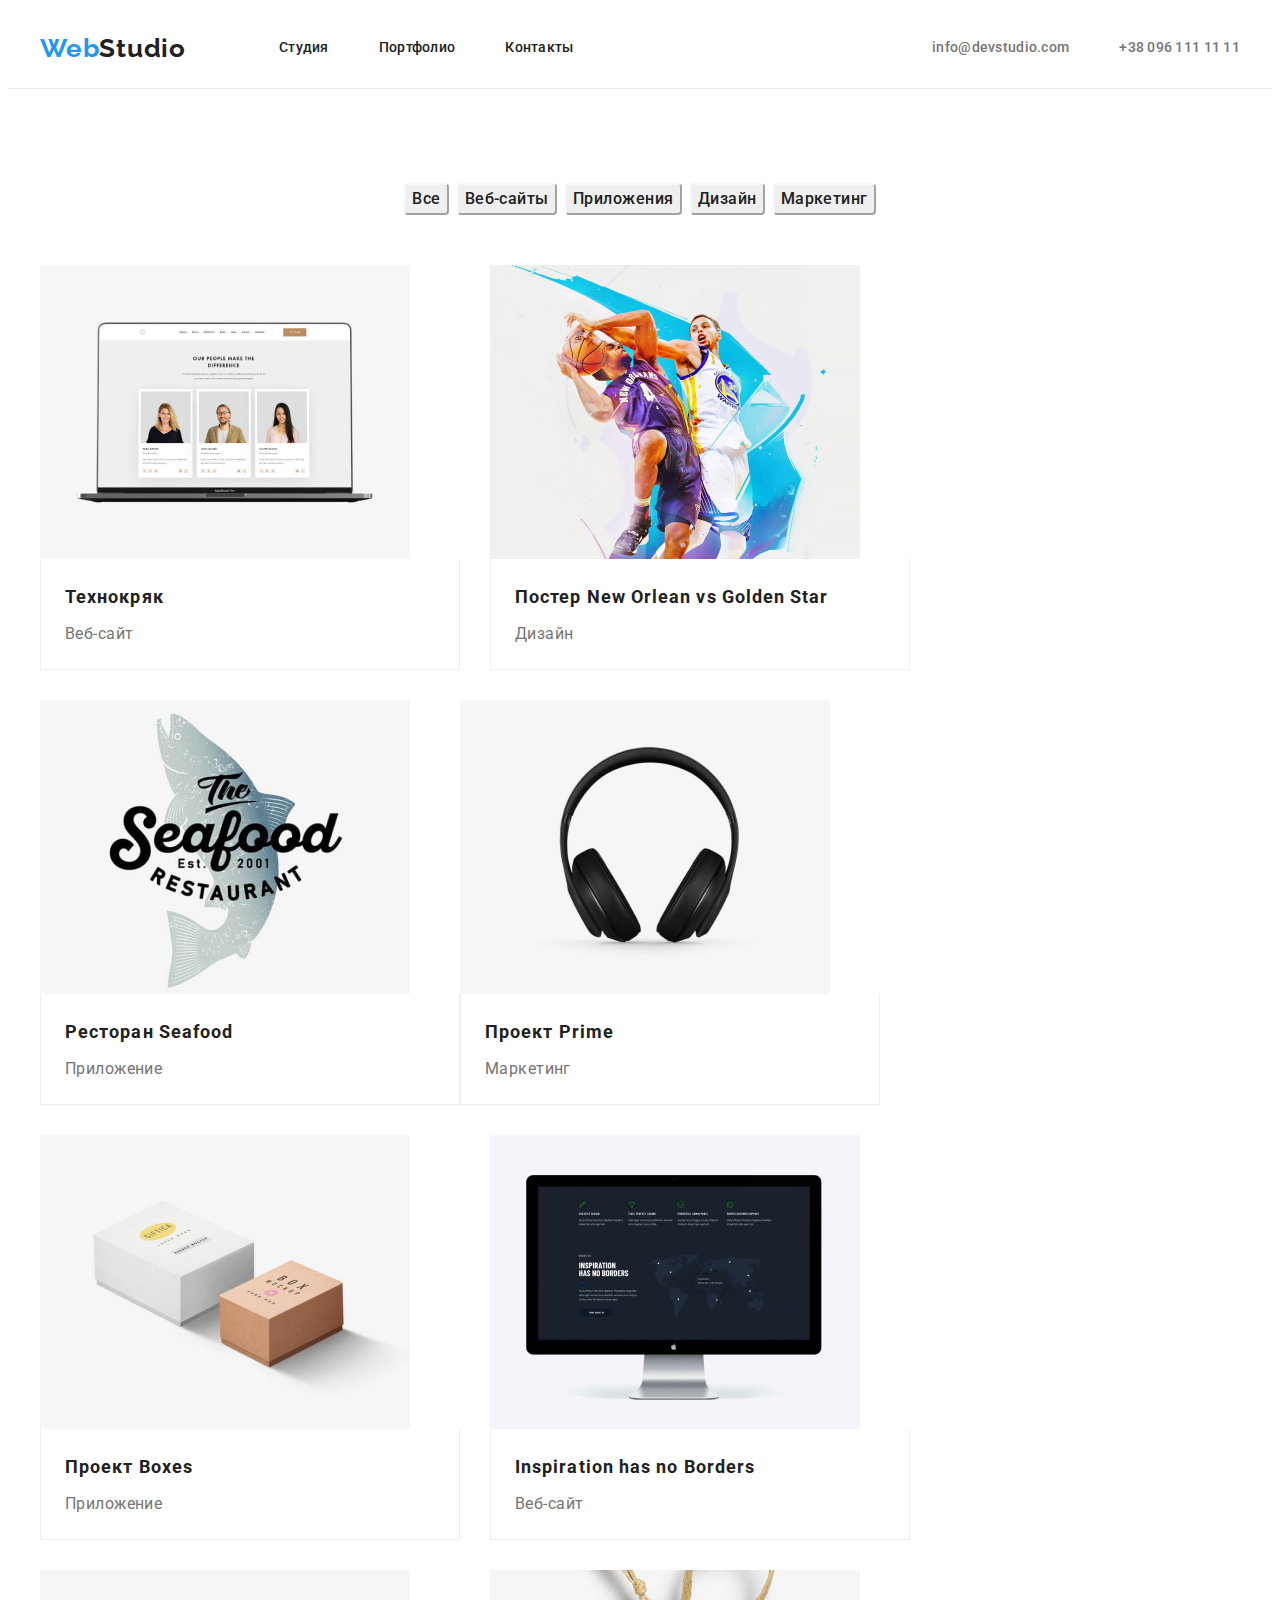
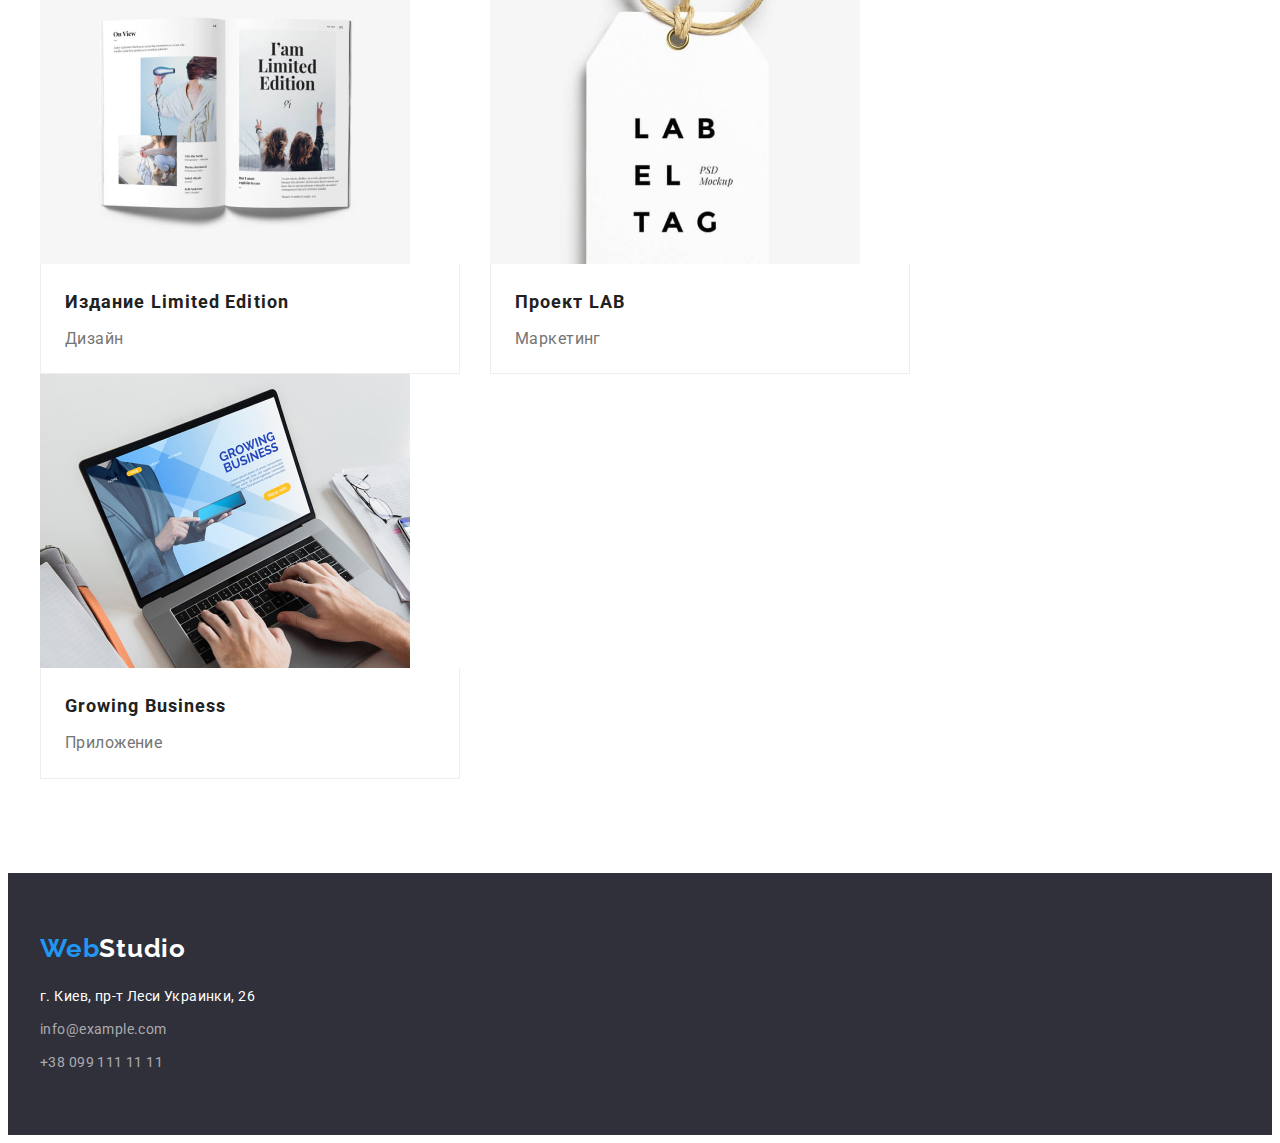
==== portfolio.html @ 98be9d26 "Initial commit" ====
<!DOCTYPE html>
<html lang="ru">
<head>
    <meta charset="UTF-8">
    <meta name="description" content="Web Developer">
    <title>Portfolio(WebStudio)</title>
    

     <!--основные шрифты-->
    <link rel="preconnect" href="https://fonts.googleapis.com">
    <link rel="preconnect" href="https://fonts.gstatic.com" crossorigin>
    <link href="https://fonts.googleapis.com/css2?family=Quintessential&family=Raleway:wght@700&family=Roboto:wght@400;500;700;900&display=swap" 
          rel="stylesheet">

     <!--нормализатор стилей-->
    <link rel="stylesheet" href="https://cdnjs.cloudflare.com/ajax/libs/modern-normalize/1.1.0/modern-normalize.min.css"
            integrity="sha512-wpPYUAdjBVSE4KJnH1VR1HeZfpl1ub8YT/NKx4PuQ5NmX2tKuGu6U/JRp5y+Y8XG2tV+wKQpNHVUX03MfMFn9Q=="
            crossorigin="anonymous" referrerpolicy="no-referrer" />

     <!--основные стили-->
    <link rel="stylesheet" href="./css/styles.css">

</head>
<body class="body">

    <!--шапка портфолио-->
    <header class="header">
     <div class="container header-container">
      <nav class="nav main-nav">
            <a class="header-logo link" href="./index.html">
                Web<span class="header-logo-accent">Studio</span>
            </a>

            <ul class="nav-list">
                <li class="nav-item">
                    <a class="nav-link link" href="./index.html">Студия</a>
                </li>
                <li class="nav-item">
                    <a class="nav-link link" href="./portfolio.html">Портфолио</a>
                </li>
                <li class="nav-item">
                    <a class="nav-link link" href="#contacts">Контакты</a>
                </li>
            </ul>
      </nav>
        <ul class="contact-list">
            <li class="contact-item">
                <a class="сontact-link link" href="mailto:info@devstudio.com">
                    info@devstudio.com
                </a>
            </li>
            <li class="contact-item">
                <a class="сontact-link link" href="tel:+380961111111">
                    +38 096 111 11 11
                </a>
            </li>
        </ul>
     </div>
    </header>

    <!--уникальный контент работ-->
    <main>
        <section class="work section">
          <div class="container">

            <!--скрытый заголовок работ-->
            <h1 class="visually-hidden">Наши работы</h1>


            <!--кнопки-фильтр работ-->
              <ul class="work-list">
                  <li class="work-item-btn list">
                    <button class="work-btn pointer" type="button">Все</button>
                  </li>
                  <li class="work-item-btn list">
                    <button class="work-btn pointer" type="button">Веб-сайты</button>
                  </li>
                  <li class="work-item-btn list">
                    <button class="work-btn pointer" type="button">Приложения</button>
                  </li>
                  <li class="work-item-btn list">
                    <button class="work-btn pointer" type="button">Дизайн</button>
                  </li>
                  <li class="work-item-btn list">
                    <button class="work-btn pointer" type="button">Маркетинг</button>
                  </li>
              </ul>
  
              <ul class="work-list-pic">
                <li class="work-item-pic list">
                    <img class="work-img" src="./images/catalog/ctl-img-1.jpg" alt="Ноутбук" width="370" />
                  <div class="work-text-wrapper">
                    <h2 class="work-title">Технокряк</h2>
                    <p class="work-descr">Веб-сайт</p>
                  </div>
                </li>
                <li class="work-item-pic list">
                    <img class="work-img" src="./images/catalog/ctl-img-2.jpg" alt="Баскетбол" width="370" />
                  <div class="work-text-wrapper">
                    <h2 class="work-title">Постер New Orlean vs Golden Star</h2>
                    <p class="work-descr">Дизайн</p>
                  </div>
                </li>
                <li class="work-item-pic list"> 
                    <img class="work-img" src="./images/catalog/ctl-img-3.jpg" alt="Логотип с рыбой" width="370" />
                  <div class="work-text-wrapper">
                    <h2 class="work-title">Ресторан Seafood</h2>
                    <p class="work-descr">Приложение</p>
                  </div>
                </li>
                <li class="work-item-pic list">
                    <img class="work-img" src="./images/catalog/ctl-img-4.jpg" alt="Наушники" width="370" />
                  <div class="work-text-wrapper">
                    <h2 class="work-title">Проект Prime</h2>
                    <p class="work-descr">Маркетинг</p>
                  </div>
                </li>
                <li class="work-item-pic list">
                    <img class="work-img" src="./images/catalog/ctl-img-5.jpg" alt="Коробки" width="370" />
                  <div class="work-text-wrapper">
                    <h2 class="work-title">Проект Boxes</h2>
                    <p class="work-descr">Приложение</p>
                  </div>
                </li>
                <li class="work-item-pic list">
                    <img class="work-img" src="./images/catalog/ctl-img-6.jpg" alt="Монитор" width="370" />
                  <div class="work-text-wrapper">
                    <h2 class="work-title" lang="en">Inspiration has no Borders</h2>
                    <p class="work-descr">Веб-сайт</p>
                  </div>
                </li>
                <li class="work-item-pic list">
                    <img class="work-img" src="./images/catalog/ctl-img-7.jpg" alt="Журнал" width="370" />
                  <div class="work-text-wrapper">
                    <h2 class="work-title">Издание Limited Edition</h2>
                    <p class="work-descr">Дизайн</p>
                  </div>
                </li>
                <li class="work-item-pic list">
                    <img class="work-img" src="./images/catalog/ctl-img-8.jpg" alt="Этикетка" width="370" />
                  <div class="work-text-wrapper">
                    <h2 class="work-title">Проект LAB</h2>
                    <p class="work-descr">Маркетинг</p>
                  </div>
                </li>
                <li class="work-item-pic list">
                    <img class="work-img" src="./images/catalog/ctl-img-9.jpg" alt="Работа в ноутбуке" width="370" />
                  <div class="work-text-wrapper">
                    <h2 class="work-title" lang="en">Growing Business</h2>
                    <p class="work-descr">Приложение</p>
                  </div>
                </li> 
           </ul>
        </div>
        </section>
    </main>

    <!--футер портфолио-->
    <footer class="footer">
      <div class="container">

    <div class="container-logo">
        <a class="footer-logo link" href="./index.html">
            Web<span class="footer-logo-accent">Studio</span>
        </a>
    </div>

        <address class="address" id="contacts">
            <ul class="address-list">
                <li class="address-item">
                    <a class="address-link link" href="https://www.google.com/maps/@50.427001,30.5351555,16.5z"
                        target="blank" rel="noopener noreferrer">
                        г. Киев, пр-т Леси Украинки, 26
                    </a>
                </li>
                <li class="address-item">
                    <a class="address-link-contact link" href="mailto:info@example.com">info@example.com</a>
                </li>
                <li class="address-item">
                    <a class="address-link-contact link" href="tel:+380991111111">+38 099 111 11 11</a>
                </li>
            </ul>
        </address>
      </div>
    </footer>

</body>
</html>
---- css/styles.css ----
:root {
  /*основные шрифты*/
  --main-font: 'Roboto', sans-serif;
  --logo-font: 'Raleway', sans-serif;

  /*светлая тема текста*/
  --accent-txt-cl: #ffffff;
  --primary-txt-cl: #757575;
  --footer-txt-cl: rgba(255, 255, 255, 0.6);

  /*темная тема текста*/
  --title-txt-cl: #212121;
  --secondary-txt-cl: #2196f3;

  /*темная тема фона*/
  --main-bg-cl: #2f303a;
  --section-bg-cl: #f5f4fa;

  /*цвет border*/
  --top-border-cl: #ececec;
  --border-cl: #eeeeee;
}

/*доп шрифт*/
/*font-family: 'Quintessential', cursive;*/

.body {
  font-family: var(--main-font);
  font-size: 14px;
  line-height: 1.71;
  letter-spacing: 0.03em;
  background-color: var(--accent-txt-cl);

  color: var(--primary-txt-cl);
}

h1,
h2,
h3,
h4,
p {
  margin-top: 0;
  margin-bottom: 0;
}

h1:last-child,
h2:last-child,
h3:last-child,
h4:last-child,
p {
  margin-bottom: 0;
}

/*сброс списков*/
ul {
  padding-left: 0;
  margin-top: 0;
  margin-bottom: 0;
  list-style: none;
}
img {
  display: block;
  height: auto;
  max-width: 100%;
}
.link {
  text-decoration: none;
}
.section {
  padding: 94px 0px;
}

.container {
  width: 1200px;
  padding-left: 15px;
  padding-right: 15px;
  margin-left: auto;
  margin-right: auto;
}
.header {
  border-bottom: 1px solid var(--top-border-cl);
}
.header-container {
  display: flex;
}

/*текст кнопка главная*/
.hero-btn {
  padding: 8px 30px;

  font-family: var(--main-font);
  font-weight: 700;
  font-size: 16px;
  line-height: 1.9;

  border-radius: 4px;
  display: flex;
  align-items: center;
  text-align: center;
  letter-spacing: 0.06em;

  color: var(--accent-txt-cl);
}
/*лого хедр*/
.header-logo {
  margin-right: 93px;

  font-family: var(--logo-font);
  font-weight: 700;
  font-size: 26px;
  line-height: 1.19;

  letter-spacing: 0.03em;

  color: var(--secondary-txt-cl);
}

/*верхний логотип черный цвет*/
.header-logo-accent {
  letter-spacing: 0.03em;

  color: var(--title-txt-cl);
}
.main-nav {
  display: flex;
  align-items: center;
}

.nav-item {
  margin-right: 50px;
}
.nav-item:last-child {
  margin-right: 0;
}
.nav-list {
  display: flex;
}

/*Header*/
.nav-link {
  display: block;
  padding: 32px 0px;

  font-weight: 500;
  font-size: 14px;
  line-height: 1.14;
  letter-spacing: 0.02em;

  color: var(--title-txt-cl);
}

.nav-link:hover,
.nav-link:focus {
  color: var(--secondary-txt-cl);
}
.contact-list {
  display: flex;
  align-items: center;
  margin-left: auto;
}
.contact-item:first-child {
  margin-right: 50px;
}
.contact-item .link {
  font-weight: 500;
  font-size: 14px;
  line-height: 1.14;
  letter-spacing: 0.02em;

  color: var(--primary-txt-cl);
}

.contact-item :hover,
.contact-item :focus {
  color: var(--secondary-txt-cl);
}
.hero {
  padding-top: 200px;
  padding-bottom: 200px;

  background-color: var(--main-bg-cl);
}
.hero-title {
  width: 696px;
  margin-left: auto;
  margin-right: auto;
  margin-bottom: 30px;
  align-items: center;

  font-weight: 900;
  font-size: 44px;
  line-height: 1.36;

  text-align: center;
  letter-spacing: 0.06em;
  text-transform: uppercase;

  color: var(--accent-txt-cl);
}
.hero-btn {
  margin-left: auto;
  margin-right: auto;

  background-color: var(--secondary-txt-cl);
}

.benefits-list {
  display: flex;
}
.benefits-item {
  flex-basis: calc(100% / 4);
  margin-right: 30px;
}
.benefits-item:last-child {
  margin-right: 0px;
}

.benefits-title {
  margin-bottom: 10px;

  font-weight: 700;
  font-size: 14px;
  line-height: 1.14;
  letter-spacing: 0.03em;
  text-transform: uppercase;

  color: var(--title-txt-cl);
}
.benefits-descr {
  font-weight: 400;
  font-size: 14px;

  line-height: 1.71;
}

.about-title {
  margin-bottom: 50px;

  font-weight: 700;
  font-size: 36px;
  line-height: 1.17;
  text-align: center;
  letter-spacing: 0.03em;

  color: var(--title-txt-cl);
}
.about {
  padding-top: 0px;
}
.about-list {
  display: flex;
}
.about-item:not(:last-child) {
  margin-right: 30px;
}

/*секция команда*/
.team {
  background-color: var(--section-bg-cl);
}
.team-title {
  margin-bottom: 50px;

  font-weight: 700;
  font-size: 36px;
  line-height: 1.17;
  text-align: center;
  letter-spacing: 0.03em;

  color: var(--title-txt-cl);
}
.team-list {
  display: flex;
}
.team-item {
  background-color: var(--accent-txt-cl);
  box-shadow: 0px 1px 3px rgba(0, 0, 0, 0.12), 0px 1px 1px rgba(0, 0, 0, 0.14),
    0px 2px 1px rgba(0, 0, 0, 0.2);
  border-radius: 0px 0px 4px 4px;
}
.team-item:not(:last-child) {
  margin-right: 30px;
}

.team-wrapper {
  padding-top: 30px;
  padding-bottom: 30px;
}

.name-title {
  margin-bottom: 10px;

  font-weight: 500;
  font-size: 16px;
  line-height: 1.19;

  text-align: center;
  letter-spacing: 0.03em;

  color: var(--title-txt-cl);
}

.team-descr {
  font-weight: 400;
  font-size: 16px;
  line-height: 1.19;

  text-align: center;
  letter-spacing: 0.03em;
}

/*кнопки фильтр раздел работ*/
.work-wrapper {
  display: flex;
  align-items: center;
}

/*кнопки фильтр*/
.work-list {
  display: flex;
  justify-content: center;
  align-items: center;
  margin-left: auto;
  margin-right: auto;
  margin-bottom: 50px;
}

.work-item-btn:not(:last-child) {
  margin-right: 8px;
}

.work-btn {
  border-color: var(--section-bg-cl);
  border-radius: 4px;

  font-family: var(--main-font);

  font-weight: 500;
  font-size: 16px;
  line-height: 1.62;

  text-align: center;
  letter-spacing: 0.03em;

  color: var(--title-txt-cl);
}

/*фокус-ховер кнопки фильтр*/
.work-btn:hover,
.work-btn:focus {
  background-color: var(--secondary-txt-cl);
  color: var(--accent-txt-cl);
}

.pointer {
  cursor: pointer;
}
.work-container {
  display: flex;
}
.work-list-pic {
  display: flex;
  flex-wrap: wrap;
  margin-top: 0px;
  padding-left: 0px;
}
.work-item-pic {
  flex-basis: calc((100% - 60px) / 3);
  margin-right: 30px;
  margin-bottom: 30px;
}
.work-item-pic:nth-child(3n) {
  margin-right: 0;
}
.work-item-pic:nth-last-child(-n + 3) {
  margin-bottom: 0px;
}

.work-text-wrapper {
  width: 370px;
  padding-top: 20px;
  padding-right: 24px;
  padding-bottom: 20px;
  padding-left: 24px;

  background: var(--accent-txt-cl);
  border-right: 1px solid var(--border-cl);
  border-bottom: 1px solid var(--border-cl);
  border-left: 1px solid var(--border-cl);
}

/*цвет заголовков портфолио*/
.work-title {
  margin-bottom: 4px;
  font-weight: 700;
  font-size: 18px;
  line-height: 2;

  letter-spacing: 0.06em;

  color: var(--title-txt-cl);
}
/*описание работ*/
.work-descr {
  font-weight: 400;
  font-size: 16px;
  line-height: 1.87;
}

/*футер*/
.footer {
  padding-top: 60px;
  padding-bottom: 60px;

  background-color: var(--main-bg-cl);
}
.container-logo {
  margin-bottom: 20px;
}
.footer-logo {
  font-family: var(--logo-font);
  font-weight: 700;
  font-size: 26px;
  line-height: 1.19;

  letter-spacing: 0.03em;

  color: var(--secondary-txt-cl);
}

/*замена цвета лого*/
.footer-logo-accent {
  color: var(--accent-txt-cl);
}

.address-item {
  margin-bottom: 9px;
}
.address-item:last-child {
  margin-bottom: 0px;
}
.address-item .address-link {
  font-family: var(--main-font);
  font-style: normal;
  font-weight: 400;
  font-size: 14px;
  line-height: 1.71;

  letter-spacing: 0.03em;

  color: var(--accent-txt-cl);
}

.address-link-contact {
  font-family: var(--main-font);
  font-style: normal;
  font-weight: 400;
  font-size: 14px;
  line-height: 1.71;

  letter-spacing: 0.03em;

  color: var(--footer-txt-cl);
}

/*скрываем удаленный заголовок*/
.visually-hidden {
  position: absolute;
  width: 1px;
  height: 1px;
  margin: -1px;
  border: 0;
  padding: 0;
  white-space: nowrap;
  clip-path: inset(100%);
  clip: rect(0 0 0 0);
  overflow: hidden;
}
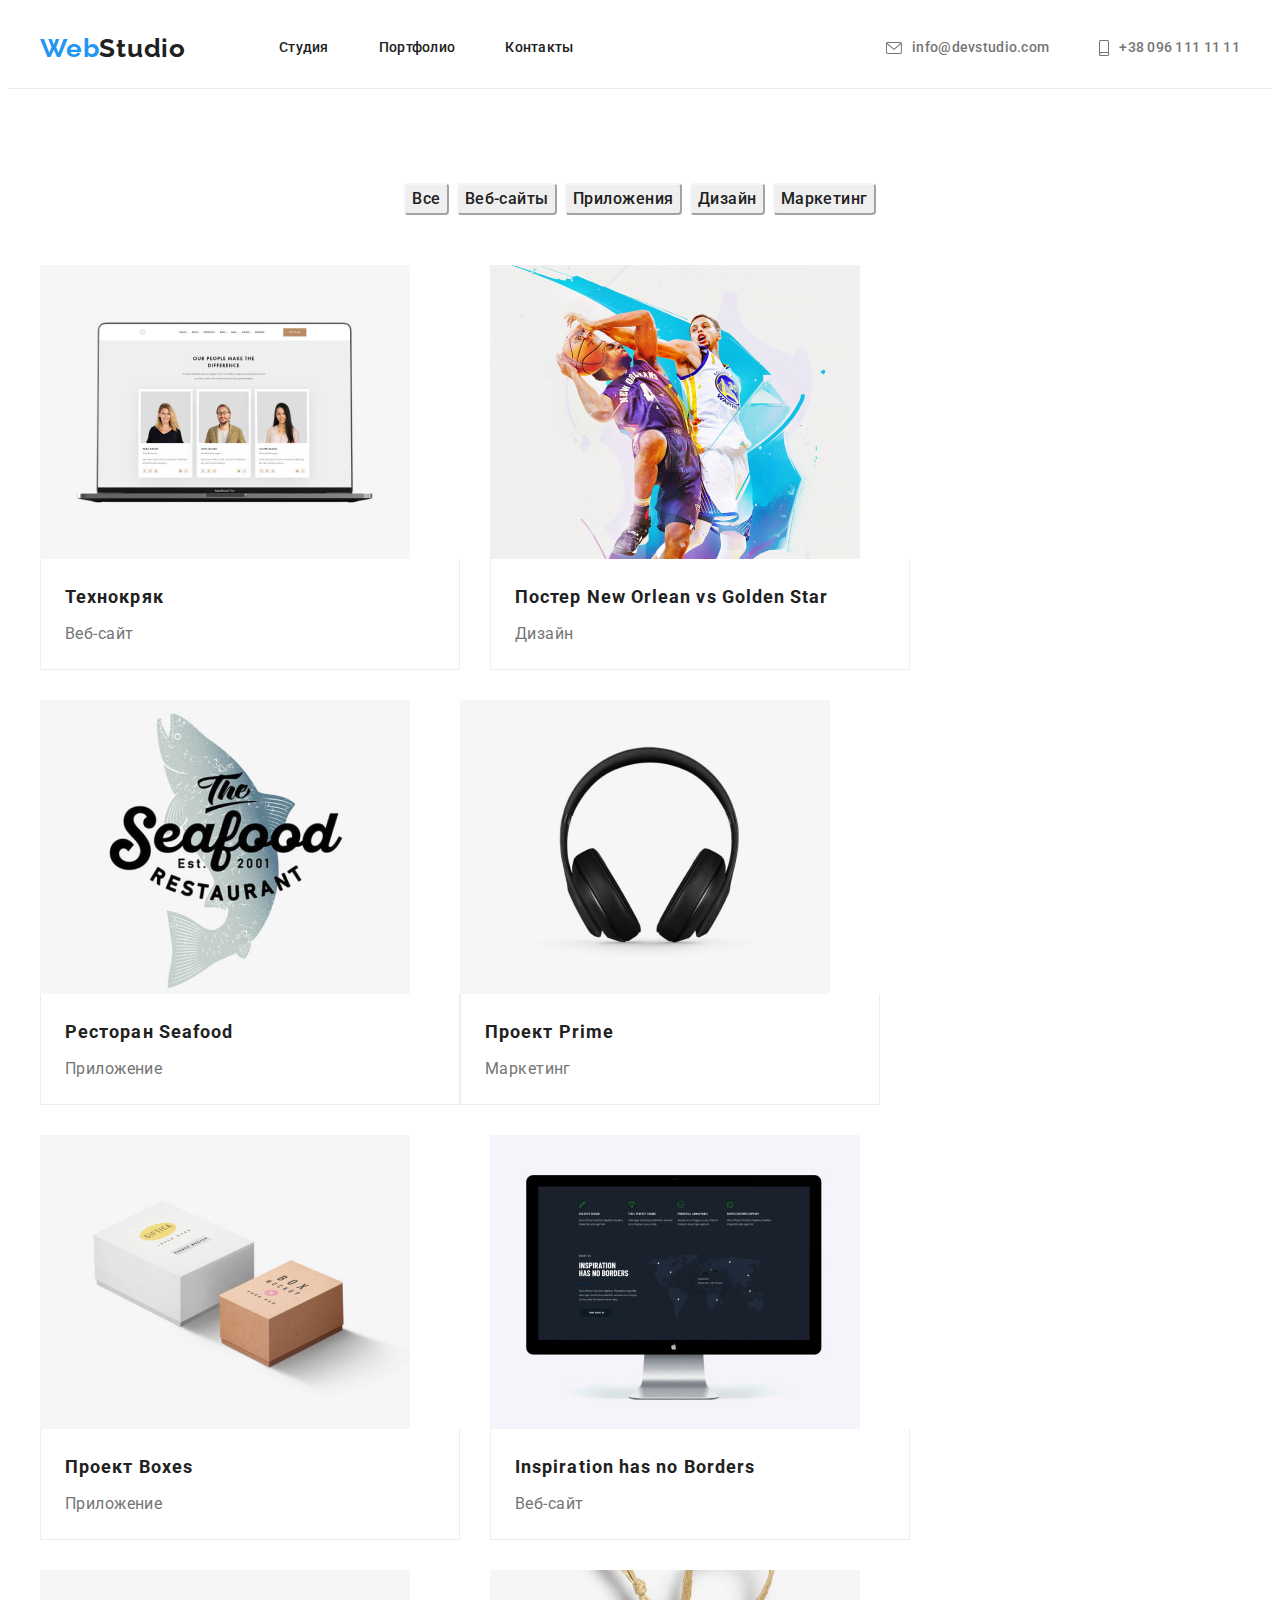
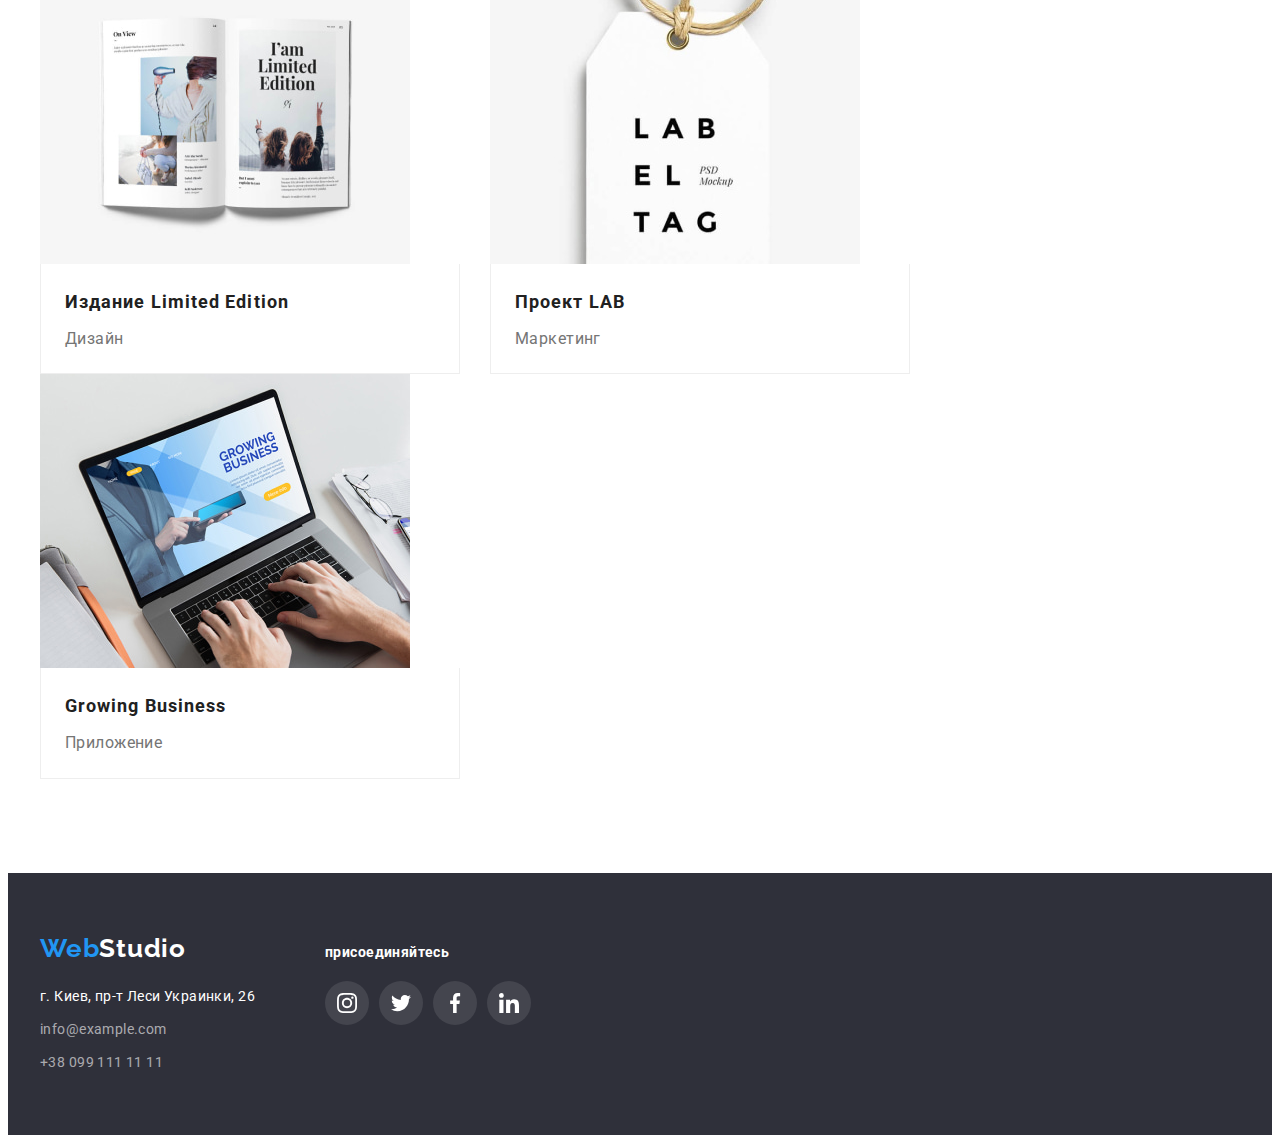
==== commit 644f3210: "добавляет финальный вариант" ====
--- a/portfolio.html
+++ b/portfolio.html
@@ -25,37 +25,42 @@
 
     <!--шапка портфолио-->
     <header class="header">
-     <div class="container header-container">
-      <nav class="nav main-nav">
-            <a class="header-logo link" href="./index.html">
-                Web<span class="header-logo-accent">Studio</span>
+      <div class="container header-container">
+        <nav class="nav main-nav">
+          <a class="header-logo link" href="./index.html">
+            Web<span class="header-logo-accent">Studio</span>
+          </a>
+          <ul class="nav-list list">
+            <li class="nav-item">
+              <a class="nav-link link" href="./index.html">Студия</a>
+            </li>
+            <li class="nav-item">
+              <a class="nav-link link" href="./portfolio.html">Портфолио</a>
+            </li>
+            <li class="nav-item">
+              <a class="nav-link link" href="#contacts">Контакты</a>
+            </li>
+          </ul>
+        </nav>
+        <ul class="contact-list">
+          <li class="contact-item">
+            <a class="сontact-link link" href="mailto:info@devstudio.com">
+              <svg class="contact-icon" width="16" height="12">
+                <use href="./images/icon/sprite-all.svg#icon-envelope"></use>
+              </svg>
+              info@devstudio.com
             </a>
-
-            <ul class="nav-list">
-                <li class="nav-item">
-                    <a class="nav-link link" href="./index.html">Студия</a>
-                </li>
-                <li class="nav-item">
-                    <a class="nav-link link" href="./portfolio.html">Портфолио</a>
-                </li>
-                <li class="nav-item">
-                    <a class="nav-link link" href="#contacts">Контакты</a>
-                </li>
-            </ul>
-      </nav>
-        <ul class="contact-list">
-            <li class="contact-item">
-                <a class="сontact-link link" href="mailto:info@devstudio.com">
-                    info@devstudio.com
-                </a>
-            </li>
-            <li class="contact-item">
-                <a class="сontact-link link" href="tel:+380961111111">
-                    +38 096 111 11 11
-                </a>
-            </li>
+          </li>
+          <li class="contact-item">
+            <a class="сontact-link link" href="tel:+380961111111">
+              <svg class="contact-icon" width="10" height="16">
+                <use href="./images/icon/sprite-all.svg#icon-smartphone"></use>
+              </svg>
+              +38 096 111 11 11
+            </a>
+          </li>
         </ul>
-     </div>
+      </div>
     </header>
 
     <!--уникальный контент работ-->
@@ -88,18 +93,22 @@
   
               <ul class="work-list-pic">
                 <li class="work-item-pic list">
-                    <img class="work-img" src="./images/catalog/ctl-img-1.jpg" alt="Ноутбук" width="370" />
-                  <div class="work-text-wrapper">
-                    <h2 class="work-title">Технокряк</h2>
-                    <p class="work-descr">Веб-сайт</p>
-                  </div>
-                </li>
-                <li class="work-item-pic list">
-                    <img class="work-img" src="./images/catalog/ctl-img-2.jpg" alt="Баскетбол" width="370" />
-                  <div class="work-text-wrapper">
-                    <h2 class="work-title">Постер New Orlean vs Golden Star</h2>
-                    <p class="work-descr">Дизайн</p>
-                  </div>
+                    <a class="link" href="">
+                       <img class="work-img" src="./images/catalog/ctl-img-1.jpg" alt="Ноутбук" width="370" />
+                      <div class="work-text-wrapper">
+                        <h2 class="work-title">Технокряк</h2>
+                        <p class="work-descr">Веб-сайт</p>
+                      </div>
+                    </a>
+                </li>
+                <li class="work-item-pic list">
+                    <a class="link" href="">
+                       <img class="work-img" src="./images/catalog/ctl-img-2.jpg" alt="Баскетбол" width="370" />
+                      <div class="work-text-wrapper">
+                        <h2 class="work-title">Постер New Orlean vs Golden Star</h2>
+                        <p class="work-descr">Дизайн</p>
+                      </div>
+                    </a>
                 </li>
                 <li class="work-item-pic list"> 
                     <img class="work-img" src="./images/catalog/ctl-img-3.jpg" alt="Логотип с рыбой" width="370" />
@@ -109,46 +118,58 @@
                   </div>
                 </li>
                 <li class="work-item-pic list">
-                    <img class="work-img" src="./images/catalog/ctl-img-4.jpg" alt="Наушники" width="370" />
-                  <div class="work-text-wrapper">
-                    <h2 class="work-title">Проект Prime</h2>
-                    <p class="work-descr">Маркетинг</p>
-                  </div>
-                </li>
-                <li class="work-item-pic list">
-                    <img class="work-img" src="./images/catalog/ctl-img-5.jpg" alt="Коробки" width="370" />
-                  <div class="work-text-wrapper">
-                    <h2 class="work-title">Проект Boxes</h2>
-                    <p class="work-descr">Приложение</p>
-                  </div>
-                </li>
-                <li class="work-item-pic list">
-                    <img class="work-img" src="./images/catalog/ctl-img-6.jpg" alt="Монитор" width="370" />
-                  <div class="work-text-wrapper">
-                    <h2 class="work-title" lang="en">Inspiration has no Borders</h2>
-                    <p class="work-descr">Веб-сайт</p>
-                  </div>
-                </li>
-                <li class="work-item-pic list">
-                    <img class="work-img" src="./images/catalog/ctl-img-7.jpg" alt="Журнал" width="370" />
-                  <div class="work-text-wrapper">
-                    <h2 class="work-title">Издание Limited Edition</h2>
-                    <p class="work-descr">Дизайн</p>
-                  </div>
-                </li>
-                <li class="work-item-pic list">
-                    <img class="work-img" src="./images/catalog/ctl-img-8.jpg" alt="Этикетка" width="370" />
-                  <div class="work-text-wrapper">
-                    <h2 class="work-title">Проект LAB</h2>
-                    <p class="work-descr">Маркетинг</p>
-                  </div>
-                </li>
-                <li class="work-item-pic list">
-                    <img class="work-img" src="./images/catalog/ctl-img-9.jpg" alt="Работа в ноутбуке" width="370" />
-                  <div class="work-text-wrapper">
-                    <h2 class="work-title" lang="en">Growing Business</h2>
-                    <p class="work-descr">Приложение</p>
-                  </div>
+                    <a class="link" href="">
+                       <img class="work-img" src="./images/catalog/ctl-img-4.jpg" alt="Наушники" width="370" />
+                      <div class="work-text-wrapper">
+                        <h2 class="work-title">Проект Prime</h2>
+                        <p class="work-descr">Маркетинг</p>
+                      </div>
+                    </a>
+                </li>
+                <li class="work-item-pic list">
+                    <a class="link" href="">
+                       <img class="work-img" src="./images/catalog/ctl-img-5.jpg" alt="Коробки" width="370" />
+                      <div class="work-text-wrapper">
+                        <h2 class="work-title">Проект Boxes</h2>
+                        <p class="work-descr">Приложение</p>
+                      </div>
+                    </a>
+                </li>
+                <li class="work-item-pic list">
+                    <a class="link" href="">
+                       <img class="work-img" src="./images/catalog/ctl-img-6.jpg" alt="Монитор" width="370" />
+                      <div class="work-text-wrapper">
+                        <h2 class="work-title" lang="en">Inspiration has no Borders</h2>
+                        <p class="work-descr">Веб-сайт</p>
+                      </div>
+                    </a>
+                </li>
+                <li class="work-item-pic list">
+                    <a class="link" href="">
+                       <img class="work-img" src="./images/catalog/ctl-img-7.jpg" alt="Журнал" width="370" />
+                      <div class="work-text-wrapper">
+                        <h2 class="work-title">Издание Limited Edition</h2>
+                        <p class="work-descr">Дизайн</p>
+                      </div>
+                    </a>
+                </li>
+                <li class="work-item-pic list">
+                    <a class="link" href="">
+                       <img class="work-img" src="./images/catalog/ctl-img-8.jpg" alt="Этикетка" width="370" />
+                      <div class="work-text-wrapper">
+                        <h2 class="work-title">Проект LAB</h2>
+                        <p class="work-descr">Маркетинг</p>
+                      </div>
+                    </a>
+                </li>
+                <li class="work-item-pic list">
+                    <a class="link" href="">
+                       <img class="work-img" src="./images/catalog/ctl-img-9.jpg" alt="Работа в ноутбуке" width="370" />
+                      <div class="work-text-wrapper">
+                        <h2 class="work-title" lang="en">Growing Business</h2>
+                        <p class="work-descr">Приложение</p>
+                      </div>
+                    </a>
                 </li> 
            </ul>
         </div>
@@ -157,30 +178,64 @@
 
     <!--футер портфолио-->
     <footer class="footer">
-      <div class="container">
-
-    <div class="container-logo">
-        <a class="footer-logo link" href="./index.html">
-            Web<span class="footer-logo-accent">Studio</span>
-        </a>
-    </div>
-
-        <address class="address" id="contacts">
+      <div class="container footer-container">
+        <div class="address-wrapper">
+          <div class="container-logo">
+            <a class="footer-logo link" href="./index.html">
+              Web<span class="footer-logo-accent">Studio</span>
+            </a>
+          </div>
+    
+          <address class="address" id="contacts">
             <ul class="address-list">
-                <li class="address-item">
-                    <a class="address-link link" href="https://www.google.com/maps/@50.427001,30.5351555,16.5z"
-                        target="blank" rel="noopener noreferrer">
-                        г. Киев, пр-т Леси Украинки, 26
-                    </a>
-                </li>
-                <li class="address-item">
-                    <a class="address-link-contact link" href="mailto:info@example.com">info@example.com</a>
-                </li>
-                <li class="address-item">
-                    <a class="address-link-contact link" href="tel:+380991111111">+38 099 111 11 11</a>
-                </li>
+              <li class="address-item">
+                <a class="address-link link" href="https://www.google.com/maps/@50.427001,30.5351555,16.5z" target="blank"
+                  rel="noopener noreferrer">
+                  г. Киев, пр-т Леси Украинки, 26
+                </a>
+              </li>
+              <li class="address-item">
+                <a class="address-link-contact link" href="mailto:info@example.com">info@example.com</a>
+              </li>
+              <li class="address-item">
+                <a class="address-link-contact link" href="tel:+380991111111">+38 099 111 11 11</a>
+              </li>
             </ul>
-        </address>
+          </address>
+        </div>
+        <div class="join-wrapper">
+          <h2 class="footer-title">присоединяйтесь</h2>
+          <ul class="join-list">
+            <li class="join-item">
+              <a class="footer-social-link" href="" aria-label="instagram">
+                <svg class="social-icon">
+                  <use href="./images/icon/sprite-all.svg#icon-instagram"></use>
+                </svg>
+              </a>
+            </li>
+            <li class="join-item">
+              <a class="footer-social-link" href="" aria-label="twitter">
+                <svg class="social-icon">
+                  <use href="./images/icon/sprite-all.svg#icon-twitter"></use>
+                </svg>
+              </a>
+            </li>
+            <li class="join-item">
+              <a class="footer-social-link" href="" aria-label="facebook">
+                <svg class="social-icon">
+                  <use href="./images/icon/sprite-all.svg#icon-facebook"></use>
+                </svg>
+              </a>
+            </li>
+            <li class="join-item">
+              <a class="footer-social-link" href="" aria-label="linkedin">
+                <svg class="social-icon">
+                  <use href="./images/icon/sprite-all.svg#icon-linkedin"></use>
+                </svg>
+              </a>
+            </li>
+          </ul>
+        </div>
       </div>
     </footer>
 
--- a/css/styles.css
+++ b/css/styles.css
@@ -19,6 +19,9 @@
   /*цвет border*/
   --top-border-cl: #ececec;
   --border-cl: #eeeeee;
+  /*цвет иконок*/
+  --icon-color: #afb1b8;
+  --footer-bg-icon: rgba(255, 255, 255, 0.1);
 }
 
 /*доп шрифт*/
@@ -158,6 +161,15 @@
   align-items: center;
   margin-left: auto;
 }
+.contact-list .link {
+  display: flex;
+  align-items: center;
+}
+.contact-list .link:hover,
+.contact-list .link:focus {
+  
+  color: var(--secondary-txt-cl);
+}
 .contact-item:first-child {
   margin-right: 50px;
 }
@@ -170,16 +182,28 @@
   color: var(--primary-txt-cl);
 }
 
-.contact-item :hover,
-.contact-item :focus {
-  color: var(--secondary-txt-cl);
-}
+.contact-list .contact-icon {
+  margin-right: 10px;
+  fill: currentColor;
+}
+
 .hero {
+  max-width: 1600px;
+  max-height: 600px;
+  margin-left: auto;
+  margin-right: auto;
+
   padding-top: 200px;
   padding-bottom: 200px;
 
+  background-image: linear-gradient(to right, rgba(47, 48, 58, 0.4), rgba(47, 48, 58, 0.4)),
+    url(../images/hero/hero-img.jpg);
+
+  background-repeat: no-repeat;
+  background-position: center;
   background-color: var(--main-bg-cl);
 }
+
 .hero-title {
   width: 696px;
   margin-left: auto;
@@ -204,6 +228,7 @@
   background-color: var(--secondary-txt-cl);
 }
 
+/*оформлєння інфо-блок*/
 .benefits-list {
   display: flex;
 }
@@ -215,8 +240,41 @@
   margin-right: 0px;
 }
 
+.benefits-item::before {
+  display: block;
+  content: '';
+
+  width: 270px;
+  height: 120px;
+
+  background-size: contain;
+
+  background: var(--section-bg-cl);
+  border-radius: 4px;
+}
+.icon-antennа::before {
+  background-image: url(../images/icon/antenna.svg);
+  background-repeat: no-repeat;
+  background-position: center;
+}
+.icon-clock::before {
+  background-image: url(../images/icon/clock.svg);
+  background-repeat: no-repeat;
+  background-position: center;
+}
+.icon-diagram::before {
+  background-image: url(../images/icon/diagram.svg);
+  background-repeat: no-repeat;
+  background-position: center;
+}
+.icon-astronaut::before {
+  background-image: url(../images/icon/astronaut.svg);
+  background-repeat: no-repeat;
+  background-position: center;
+}
 .benefits-title {
   margin-bottom: 10px;
+  padding-top: 30px;
 
   font-weight: 700;
   font-size: 14px;
@@ -301,12 +359,77 @@
 }
 
 .team-descr {
+  margin-bottom: 16px;
   font-weight: 400;
   font-size: 16px;
   line-height: 1.19;
 
   text-align: center;
   letter-spacing: 0.03em;
+}
+
+/*ссылки соц.сети*/
+.social-list {
+  display: flex;
+  justify-content: center;
+}
+.social-item:not(:last-child) {
+  margin-right: 10px;
+}
+.social-link {
+  display: inline-flex;
+
+  width: 44px;
+  height: 44px;
+  padding: 12px;
+
+  align-items: center;
+  border-radius: 50px;
+  fill: var(--icon-color);
+}
+.social-link:hover,
+.social-link:focus {
+ background-color: var(--secondary-txt-cl);
+ fill:var(--accent-txt-cl)
+}
+
+.social-icon {
+  width: 20px;
+  height: 20px;
+}
+
+.client-title {
+  margin-bottom: 50px;
+  font-weight: 700;
+  font-size: 36px;
+  line-height: 1.17;
+  text-align: center;
+  letter-spacing: 0.03em;
+
+  color: var(--title-txt-cl);
+}
+.client-list {
+  display: flex;
+  justify-content: center;
+}
+.client-link {
+  display: inline-flex;
+  width: 170px;
+  height: 92px;
+  fill: var(--icon-color);
+
+  border: 1px solid var(--icon-color);
+  box-sizing: border-box;
+  border-radius: 4px;
+}
+.client-link:hover,
+.client-link:focus {
+  fill: var(--secondary-txt-cl);
+  border: 1px solid var(--secondary-txt-cl);
+}
+
+.client-item:not(:last-child) {
+  margin-right: 30px;
 }
 
 /*кнопки фильтр раздел работ*/
@@ -405,6 +528,7 @@
   font-weight: 400;
   font-size: 16px;
   line-height: 1.87;
+  color: var(--primary-txt-cl);
 }
 
 /*футер*/
@@ -414,6 +538,46 @@
 
   background-color: var(--main-bg-cl);
 }
+.footer-container {
+  display: flex;
+}
+.address-wrapper:not(:last-child) {
+  margin-right: 70px;
+}
+.footer-title {
+  margin-top: 12px;
+  margin-bottom: 20px;
+
+  font-weight: 700;
+  font-size: 14px;
+  line-height: 1.14;
+
+  color: var(--accent-txt-cl);
+}
+/*соц мережі футер*/
+.join-list {
+  display: flex;
+}
+.join-item:not(:last-child) {
+  margin-right: 10px;
+}
+.footer-social-link {
+  display: inline-flex;
+  align-items: center;
+  justify-content: center;
+
+  width: 44px;
+  height: 44px;
+  border-radius: 50%;
+
+  background-color: var(--footer-bg-icon);
+  fill: var(--accent-txt-cl);
+}
+.footer-social-link:hover,
+.footer-social-link:focus {
+  background-color: var(--secondary-txt-cl);
+}
+
 .container-logo {
   margin-bottom: 20px;
 }
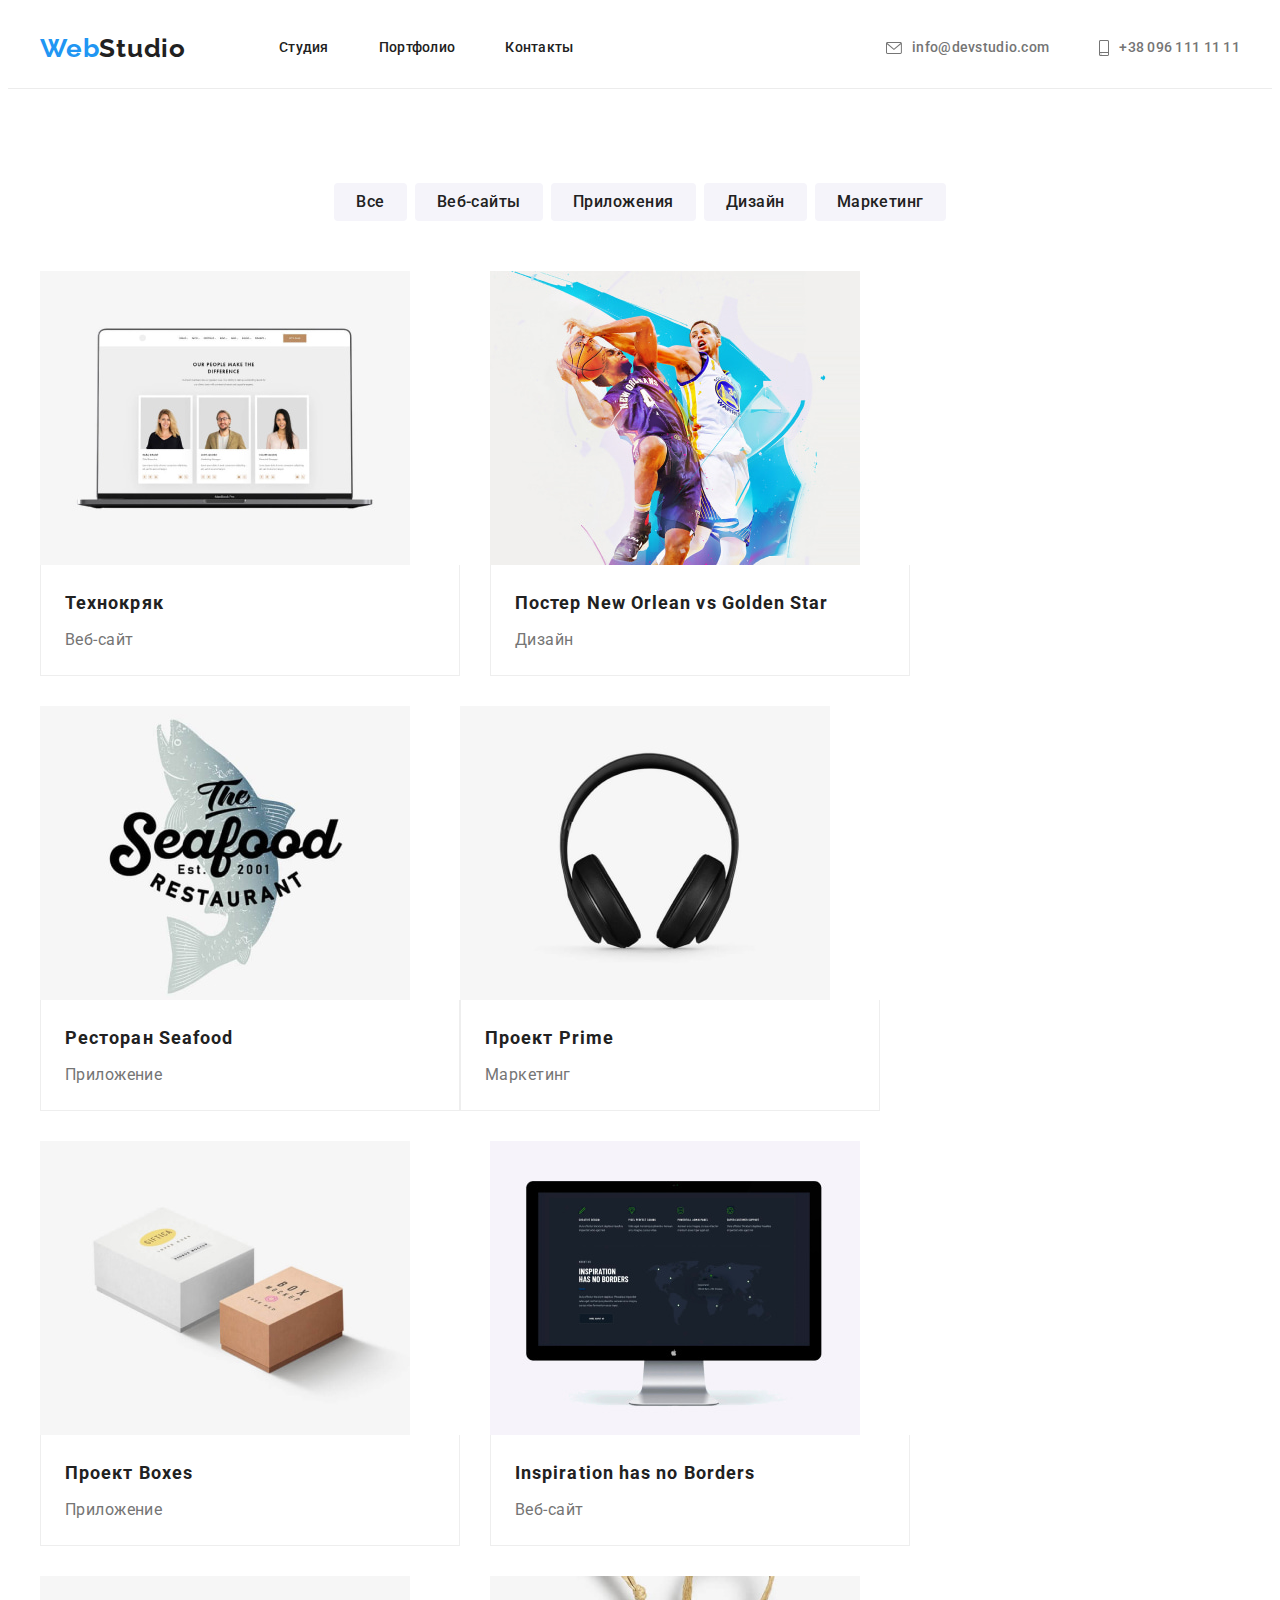
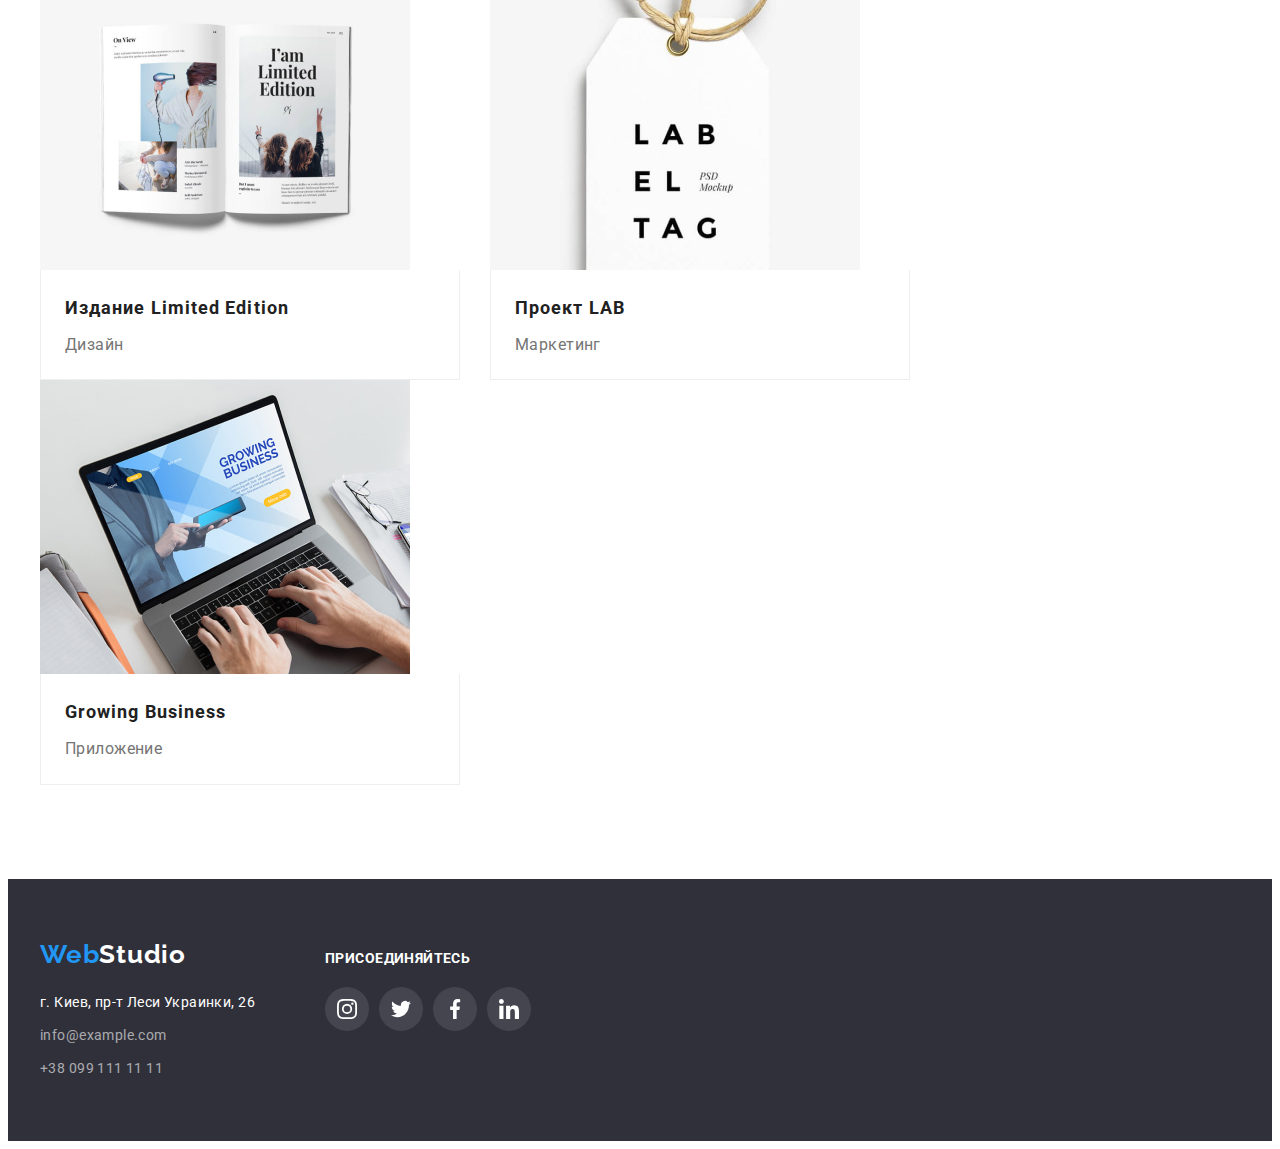
==== commit 1a5bb2e3: "добавляет финальный-правки" ====
--- a/portfolio.html
+++ b/portfolio.html
@@ -46,7 +46,7 @@
           <li class="contact-item">
             <a class="сontact-link link" href="mailto:info@devstudio.com">
               <svg class="contact-icon" width="16" height="12">
-                <use href="./images/icon/sprite-all.svg#icon-envelope"></use>
+                <use href="./images/icon/sprite-all.svg#icon-mail-envelope"></use>
               </svg>
               info@devstudio.com
             </a>
@@ -93,7 +93,7 @@
   
               <ul class="work-list-pic">
                 <li class="work-item-pic list">
-                    <a class="link" href="">
+                    <a class="work-link link" href="">
                        <img class="work-img" src="./images/catalog/ctl-img-1.jpg" alt="Ноутбук" width="370" />
                       <div class="work-text-wrapper">
                         <h2 class="work-title">Технокряк</h2>
@@ -102,7 +102,7 @@
                     </a>
                 </li>
                 <li class="work-item-pic list">
-                    <a class="link" href="">
+                    <a class="work-link link" href="">
                        <img class="work-img" src="./images/catalog/ctl-img-2.jpg" alt="Баскетбол" width="370" />
                       <div class="work-text-wrapper">
                         <h2 class="work-title">Постер New Orlean vs Golden Star</h2>
@@ -111,14 +111,16 @@
                     </a>
                 </li>
                 <li class="work-item-pic list"> 
-                    <img class="work-img" src="./images/catalog/ctl-img-3.jpg" alt="Логотип с рыбой" width="370" />
-                  <div class="work-text-wrapper">
-                    <h2 class="work-title">Ресторан Seafood</h2>
-                    <p class="work-descr">Приложение</p>
-                  </div>
-                </li>
-                <li class="work-item-pic list">
-                    <a class="link" href="">
+                    <a class="work-link link" href="">
+                      <img class="work-img" src="./images/catalog/ctl-img-3.jpg" alt="Логотип с рыбой" width="370" />
+                      <div class="work-text-wrapper">
+                        <h2 class="work-title">Ресторан Seafood</h2>
+                        <p class="work-descr">Приложение</p>
+                      </div>
+                    </a>
+                </li>
+                <li class="work-item-pic list">
+                    <a class="work-link link" href="">
                        <img class="work-img" src="./images/catalog/ctl-img-4.jpg" alt="Наушники" width="370" />
                       <div class="work-text-wrapper">
                         <h2 class="work-title">Проект Prime</h2>
@@ -127,7 +129,7 @@
                     </a>
                 </li>
                 <li class="work-item-pic list">
-                    <a class="link" href="">
+                    <a class="work-link link" href="">
                        <img class="work-img" src="./images/catalog/ctl-img-5.jpg" alt="Коробки" width="370" />
                       <div class="work-text-wrapper">
                         <h2 class="work-title">Проект Boxes</h2>
@@ -136,7 +138,7 @@
                     </a>
                 </li>
                 <li class="work-item-pic list">
-                    <a class="link" href="">
+                    <a class="work-link link" href="">
                        <img class="work-img" src="./images/catalog/ctl-img-6.jpg" alt="Монитор" width="370" />
                       <div class="work-text-wrapper">
                         <h2 class="work-title" lang="en">Inspiration has no Borders</h2>
@@ -145,7 +147,7 @@
                     </a>
                 </li>
                 <li class="work-item-pic list">
-                    <a class="link" href="">
+                    <a class="work-link link" href="">
                        <img class="work-img" src="./images/catalog/ctl-img-7.jpg" alt="Журнал" width="370" />
                       <div class="work-text-wrapper">
                         <h2 class="work-title">Издание Limited Edition</h2>
@@ -154,7 +156,7 @@
                     </a>
                 </li>
                 <li class="work-item-pic list">
-                    <a class="link" href="">
+                    <a class="work-link link" href="">
                        <img class="work-img" src="./images/catalog/ctl-img-8.jpg" alt="Этикетка" width="370" />
                       <div class="work-text-wrapper">
                         <h2 class="work-title">Проект LAB</h2>
@@ -163,7 +165,7 @@
                     </a>
                 </li>
                 <li class="work-item-pic list">
-                    <a class="link" href="">
+                    <a class="work-link link" href="">
                        <img class="work-img" src="./images/catalog/ctl-img-9.jpg" alt="Работа в ноутбуке" width="370" />
                       <div class="work-text-wrapper">
                         <h2 class="work-title" lang="en">Growing Business</h2>
--- a/css/styles.css
+++ b/css/styles.css
@@ -226,6 +226,8 @@
   margin-right: auto;
 
   background-color: var(--secondary-txt-cl);
+
+  border: transparent;
 }
 
 /*оформлєння інфо-блок*/
@@ -239,42 +241,30 @@
 .benefits-item:last-child {
   margin-right: 0px;
 }
-
-.benefits-item::before {
-  display: block;
-  content: '';
+.benefits-icon-wrapper {
+  display: flex;
+  justify-content: center;
+
+  align-items: center;
+  margin-bottom: 30px;
 
   width: 270px;
   height: 120px;
 
-  background-size: contain;
-
   background: var(--section-bg-cl);
   border-radius: 4px;
 }
-.icon-antennа::before {
-  background-image: url(../images/icon/antenna.svg);
-  background-repeat: no-repeat;
-  background-position: center;
-}
-.icon-clock::before {
-  background-image: url(../images/icon/clock.svg);
-  background-repeat: no-repeat;
-  background-position: center;
-}
-.icon-diagram::before {
-  background-image: url(../images/icon/diagram.svg);
-  background-repeat: no-repeat;
-  background-position: center;
-}
-.icon-astronaut::before {
-  background-image: url(../images/icon/astronaut.svg);
-  background-repeat: no-repeat;
-  background-position: center;
-}
+
+.benefits-icon {
+  display: flex;
+  position: center;
+
+  width: 70px;
+  height: 70px;
+}
+
 .benefits-title {
   margin-bottom: 10px;
-  padding-top: 30px;
 
   font-weight: 700;
   font-size: 14px;
@@ -377,11 +367,12 @@
   margin-right: 10px;
 }
 .social-link {
-  display: inline-flex;
+  display: flex;
+  align-items: center;
+  justify-content: center;
 
   width: 44px;
   height: 44px;
-  padding: 12px;
 
   align-items: center;
   border-radius: 50px;
@@ -413,9 +404,13 @@
   justify-content: center;
 }
 .client-link {
-  display: inline-flex;
+  display: flex;
+  align-items: center;
+  justify-content: center;
+
   width: 170px;
   height: 92px;
+
   fill: var(--icon-color);
 
   border: 1px solid var(--icon-color);
@@ -431,7 +426,10 @@
 .client-item:not(:last-child) {
   margin-right: 30px;
 }
-
+.client-icon {
+  width: 106px;
+  height: 60px;
+}
 /*кнопки фильтр раздел работ*/
 .work-wrapper {
   display: flex;
@@ -443,6 +441,7 @@
   display: flex;
   justify-content: center;
   align-items: center;
+
   margin-left: auto;
   margin-right: auto;
   margin-bottom: 50px;
@@ -453,8 +452,9 @@
 }
 
 .work-btn {
-  border-color: var(--section-bg-cl);
+  border: transparent;
   border-radius: 4px;
+  padding: 6px 22px;
 
   font-family: var(--main-font);
 
@@ -466,6 +466,7 @@
   letter-spacing: 0.03em;
 
   color: var(--title-txt-cl);
+  background-color: var(--section-bg-cl);
 }
 
 /*фокус-ховер кнопки фильтр*/
@@ -473,14 +474,26 @@
 .work-btn:focus {
   background-color: var(--secondary-txt-cl);
   color: var(--accent-txt-cl);
+
+  box-shadow: 0px 3px 1px rgba(0, 0, 0, 0.1),
+  0px 1px 2px rgba(0, 0, 0, 0.08),
+  0px 2px 2px rgba(0, 0, 0, 0.12);
 }
 
 .pointer {
   cursor: pointer;
 }
-.work-container {
-  display: flex;
-}
+.work-link {
+  display: block;
+}
+
+.work-link:hover,
+.work-link:focus {
+  box-shadow: 0px 1px 1px rgba(0, 0, 0, 0.12),
+  0px 4px 4px rgba(0, 0, 0, 0.06),
+  1px 4px 6px rgba(0, 0, 0, 0.16);
+}
+
 .work-list-pic {
   display: flex;
   flex-wrap: wrap;
@@ -540,20 +553,22 @@
 }
 .footer-container {
   display: flex;
+  align-items: baseline;
 }
 .address-wrapper:not(:last-child) {
   margin-right: 70px;
 }
 .footer-title {
-  margin-top: 12px;
   margin-bottom: 20px;
 
   font-weight: 700;
   font-size: 14px;
   line-height: 1.14;
+  text-transform: uppercase;
 
   color: var(--accent-txt-cl);
 }
+
 /*соц мережі футер*/
 .join-list {
   display: flex;
@@ -640,3 +655,36 @@
   clip: rect(0 0 0 0);
   overflow: hidden;
 }
+
+
+
+/*.benefits-item::before {
+  display: block;
+  content: '';
+
+  width: 270px;
+  height: 120px;
+
+  background-size: contain;
+
+}
+.icon-antennа::before {
+  background-image: url(../images/icon/antenna.svg);
+  background-repeat: no-repeat;
+  background-position: center;
+}
+.icon-clock::before {
+  background-image: url(../images/icon/clock.svg);
+  background-repeat: no-repeat;
+  background-position: center;
+}
+.icon-diagram::before {
+  background-image: url(../images/icon/diagram.svg);
+  background-repeat: no-repeat;
+  background-position: center;
+}
+.icon-astronaut::before {
+  background-image: url(../images/icon/astronaut.svg);
+  background-repeat: no-repeat;
+  background-position: center;
+}*/